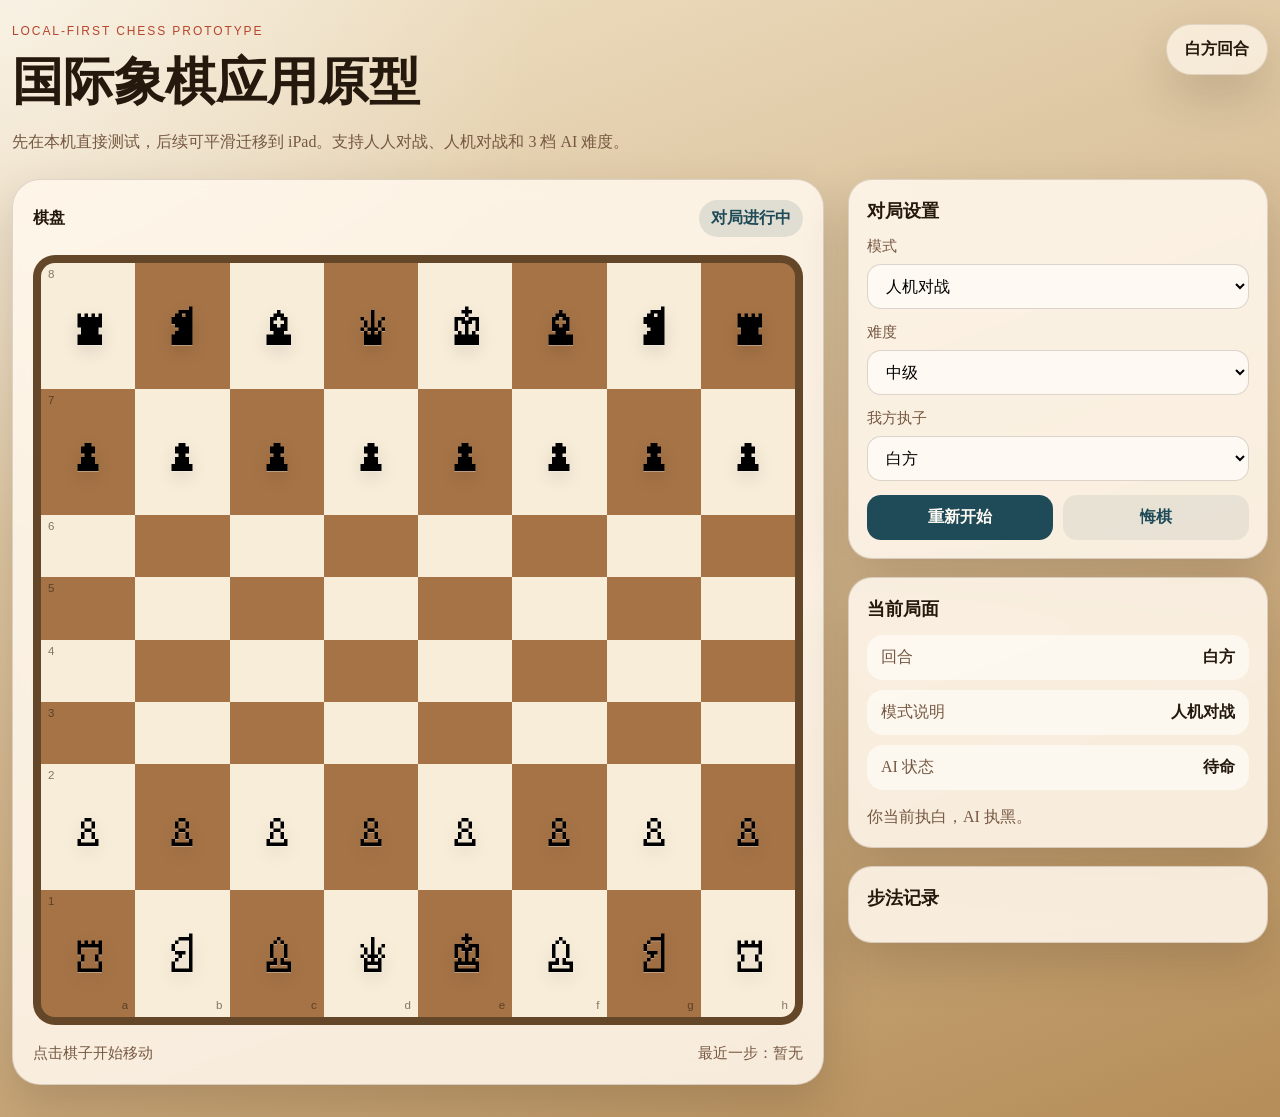
==== index.html @ 47d62e6f "Add files via upload" ====
<!DOCTYPE html>
<html lang="zh-CN">
<head>
  <meta charset="UTF-8">
  <meta name="viewport" content="width=device-width, initial-scale=1.0, maximum-scale=1.0, user-scalable=no">
  <title>iPad Chess Lab</title>
  <link rel="stylesheet" href="styles.css">
</head>
<body>
  <div class="shell">
    <header class="hero">
      <div>
        <p class="eyebrow">Local-first Chess Prototype</p>
        <h1>国际象棋应用原型</h1>
        <p class="hero-copy">
          先在本机直接测试，后续可平滑迁移到 iPad。支持人人对战、人机对战和 3 档 AI 难度。
        </p>
      </div>
      <div class="hero-chip" id="turn-chip">白方回合</div>
    </header>

    <main class="layout">
      <section class="board-panel">
        <div class="board-frame">
          <div class="board-header">
            <span>棋盘</span>
            <span id="status-pill" class="status-pill">对局进行中</span>
          </div>
          <div id="board" class="board" aria-label="国际象棋棋盘"></div>
          <div class="board-footer">
            <span id="selection-hint">点击棋子开始移动</span>
            <span id="last-move">最近一步：暂无</span>
          </div>
        </div>
      </section>

      <aside class="sidebar">
        <section class="card controls-card">
          <h2>对局设置</h2>

          <label class="field">
            <span>模式</span>
            <select id="mode-select">
              <option value="ai">人机对战</option>
              <option value="human">人人对战</option>
            </select>
          </label>

          <label class="field">
            <span>难度</span>
            <select id="difficulty-select">
              <option value="easy">初级</option>
              <option value="medium" selected>中级</option>
              <option value="hard">高级</option>
            </select>
          </label>

          <label class="field">
            <span>我方执子</span>
            <select id="player-color-select">
              <option value="w" selected>白方</option>
              <option value="b">黑方</option>
            </select>
          </label>

          <div class="button-row">
            <button id="restart-btn" class="primary-btn" type="button">重新开始</button>
            <button id="undo-btn" class="ghost-btn" type="button">悔棋</button>
          </div>
        </section>

        <section class="card info-card">
          <h2>当前局面</h2>
          <div class="facts">
            <div class="fact">
              <span class="fact-label">回合</span>
              <strong id="turn-text">白方</strong>
            </div>
            <div class="fact">
              <span class="fact-label">模式说明</span>
              <strong id="mode-text">人机对战</strong>
            </div>
            <div class="fact">
              <span class="fact-label">AI 状态</span>
              <strong id="ai-text">待命</strong>
            </div>
          </div>
          <p id="game-message" class="game-message">
            选择一个棋子后，系统会高亮它的合法走法。
          </p>
        </section>

        <section class="card moves-card">
          <h2>步法记录</h2>
          <ol id="move-list" class="move-list"></ol>
        </section>
      </aside>
    </main>
  </div>

  <div id="promotion-modal" class="modal hidden" aria-hidden="true">
    <div class="modal-card">
      <p>兵升变为：</p>
      <div class="promotion-options">
        <button type="button" data-piece="q">后</button>
        <button type="button" data-piece="r">车</button>
        <button type="button" data-piece="b">象</button>
        <button type="button" data-piece="n">马</button>
      </div>
    </div>
  </div>

  <script src="engine.js"></script>
  <script src="app.js"></script>
</body>
</html>
---- styles.css ----
:root {
  --bg-top: #f2e4c8;
  --bg-bottom: #b58d58;
  --ink: #25190d;
  --muted: #765842;
  --panel: rgba(255, 248, 236, 0.88);
  --panel-border: rgba(63, 42, 25, 0.16);
  --shadow: 0 20px 48px rgba(55, 33, 16, 0.18);
  --light-square: #f8edd9;
  --dark-square: #a57346;
  --select-ring: #182437;
  --primary: #1f4a58;
  --primary-hover: #163843;
  --accent: #b7452c;
  --font-display: "Avenir Next", "Trebuchet MS", sans-serif;
  --font-body: "Palatino Linotype", "Book Antiqua", serif;
}

* {
  box-sizing: border-box;
}

body {
  margin: 0;
  min-height: 100vh;
  font-family: var(--font-body);
  color: var(--ink);
  background:
    radial-gradient(circle at top left, rgba(255, 255, 255, 0.5), transparent 32%),
    linear-gradient(160deg, var(--bg-top), var(--bg-bottom));
}

button,
select {
  font: inherit;
}

.shell {
  width: min(1280px, calc(100vw - 24px));
  margin: 0 auto;
  padding: 24px 0 32px;
}

.hero {
  display: flex;
  justify-content: space-between;
  gap: 24px;
  align-items: flex-start;
  margin-bottom: 24px;
}

.eyebrow {
  margin: 0 0 10px;
  font-family: var(--font-display);
  text-transform: uppercase;
  letter-spacing: 0.16em;
  color: var(--accent);
  font-size: 0.75rem;
}

.hero h1 {
  margin: 0;
  font-size: clamp(2rem, 4vw, 3.2rem);
  font-family: var(--font-display);
}

.hero-copy {
  margin: 12px 0 0;
  max-width: 720px;
  line-height: 1.6;
  color: var(--muted);
}

.hero-chip {
  padding: 14px 18px;
  border-radius: 999px;
  background: rgba(255, 248, 236, 0.72);
  border: 1px solid rgba(63, 42, 25, 0.12);
  box-shadow: var(--shadow);
  font-family: var(--font-display);
  font-weight: 700;
  white-space: nowrap;
}

.layout {
  display: grid;
  grid-template-columns: minmax(0, 1.3fr) minmax(320px, 420px);
  gap: 24px;
  align-items: start;
}

.board-frame,
.card {
  background: var(--panel);
  border: 1px solid var(--panel-border);
  box-shadow: var(--shadow);
  backdrop-filter: blur(10px);
}

.board-frame {
  border-radius: 28px;
  padding: 20px;
}

.board-header,
.board-footer {
  display: flex;
  justify-content: space-between;
  gap: 16px;
  align-items: center;
  font-family: var(--font-display);
}

.board-header {
  margin-bottom: 18px;
  font-weight: 700;
}

.board-footer {
  margin-top: 18px;
  font-size: 0.95rem;
  color: var(--muted);
}

.status-pill {
  padding: 8px 12px;
  border-radius: 999px;
  background: rgba(31, 74, 88, 0.12);
  color: var(--primary);
}

.board {
  display: grid;
  grid-template-columns: repeat(8, minmax(0, 1fr));
  aspect-ratio: 1;
  border-radius: 22px;
  overflow: hidden;
  border: 8px solid rgba(36, 24, 15, 0.12);
  background: #6d4d2d;
}

.square {
  position: relative;
  display: flex;
  align-items: center;
  justify-content: center;
  padding: 0;
  border: 0;
  cursor: pointer;
  user-select: none;
  -webkit-tap-highlight-color: transparent;
  transition: transform 120ms ease, box-shadow 120ms ease, background 120ms ease;
}

.square.light {
  background: var(--light-square);
}

.square.dark {
  background: var(--dark-square);
}

.square:hover {
  transform: scale(0.985);
}

.square.selected {
  box-shadow: inset 0 0 0 4px var(--select-ring);
}

.square.target::after,
.square.capture::after {
  content: "";
  position: absolute;
  border-radius: 50%;
}

.square.target::after {
  width: 24%;
  height: 24%;
  background: rgba(24, 36, 55, 0.28);
}

.square.capture::after {
  width: 78%;
  height: 78%;
  border: 4px solid rgba(182, 69, 44, 0.8);
}

.square.last-move {
  background: linear-gradient(135deg, rgba(245, 196, 81, 0.85), rgba(214, 109, 77, 0.65));
}

.square.check {
  background: linear-gradient(135deg, rgba(255, 211, 211, 0.92), rgba(207, 68, 68, 0.88));
}

.piece {
  position: relative;
  z-index: 1;
  font-size: clamp(2rem, 4.7vw, 3.5rem);
  text-shadow: 0 1px 0 rgba(255, 255, 255, 0.32), 0 6px 18px rgba(0, 0, 0, 0.12);
}

.coord {
  position: absolute;
  font-size: 0.72rem;
  font-family: var(--font-display);
  color: rgba(37, 25, 13, 0.56);
}

.coord-file {
  bottom: 6px;
  right: 7px;
}

.coord-rank {
  top: 5px;
  left: 7px;
}

.sidebar {
  display: grid;
  gap: 18px;
}

.card {
  border-radius: 24px;
  padding: 18px;
}

.card h2 {
  margin: 0 0 14px;
  font-family: var(--font-display);
  font-size: 1.15rem;
}

.field {
  display: grid;
  gap: 8px;
  margin-bottom: 14px;
}

.field span {
  font-family: var(--font-display);
  font-size: 0.92rem;
  color: var(--muted);
}

.field select {
  width: 100%;
  border-radius: 14px;
  border: 1px solid rgba(63, 42, 25, 0.18);
  background: rgba(255, 252, 247, 0.82);
  padding: 12px 14px;
}

.button-row {
  display: grid;
  grid-template-columns: 1fr 1fr;
  gap: 10px;
}

.primary-btn,
.ghost-btn,
.promotion-options button {
  border-radius: 14px;
  border: 0;
  padding: 12px 14px;
  font-family: var(--font-display);
  font-weight: 700;
  cursor: pointer;
  transition: transform 120ms ease, background 120ms ease, color 120ms ease;
}

.primary-btn {
  background: var(--primary);
  color: #fefaf3;
}

.primary-btn:hover {
  background: var(--primary-hover);
}

.ghost-btn {
  background: rgba(31, 74, 88, 0.08);
  color: var(--primary);
}

.ghost-btn:hover,
.promotion-options button:hover {
  transform: translateY(-1px);
}

.facts {
  display: grid;
  gap: 10px;
}

.fact {
  display: flex;
  justify-content: space-between;
  gap: 14px;
  padding: 12px 14px;
  background: rgba(255, 252, 247, 0.72);
  border-radius: 16px;
}

.fact-label {
  color: var(--muted);
}

.game-message {
  margin: 14px 0 0;
  line-height: 1.6;
  color: var(--muted);
}

.move-list {
  margin: 0;
  padding-left: 22px;
  max-height: 240px;
  overflow: auto;
  line-height: 1.7;
}

.modal {
  position: fixed;
  inset: 0;
  display: flex;
  align-items: center;
  justify-content: center;
  background: rgba(24, 20, 16, 0.48);
  padding: 20px;
}

.modal.hidden {
  display: none;
}

.modal-card {
  width: min(360px, 100%);
  padding: 22px;
  border-radius: 24px;
  background: #fff8ef;
  box-shadow: var(--shadow);
  text-align: center;
}

.promotion-options {
  display: grid;
  grid-template-columns: repeat(4, 1fr);
  gap: 10px;
  margin-top: 16px;
}

.promotion-options button {
  background: rgba(31, 74, 88, 0.1);
  color: var(--primary);
}

@media (max-width: 980px) {
  .shell {
    width: min(100vw - 18px, 960px);
    padding-top: 18px;
  }

  .layout {
    grid-template-columns: 1fr;
  }

  .hero {
    flex-direction: column;
    align-items: stretch;
  }

  .hero-chip {
    align-self: flex-start;
  }
}

@media (max-width: 640px) {
  .board-frame,
  .card {
    border-radius: 20px;
    padding: 14px;
  }

  .board-header,
  .board-footer {
    flex-direction: column;
    align-items: flex-start;
  }

  .button-row {
    grid-template-columns: 1fr;
  }

  .piece {
    font-size: clamp(1.7rem, 9.2vw, 3rem);
  }
}
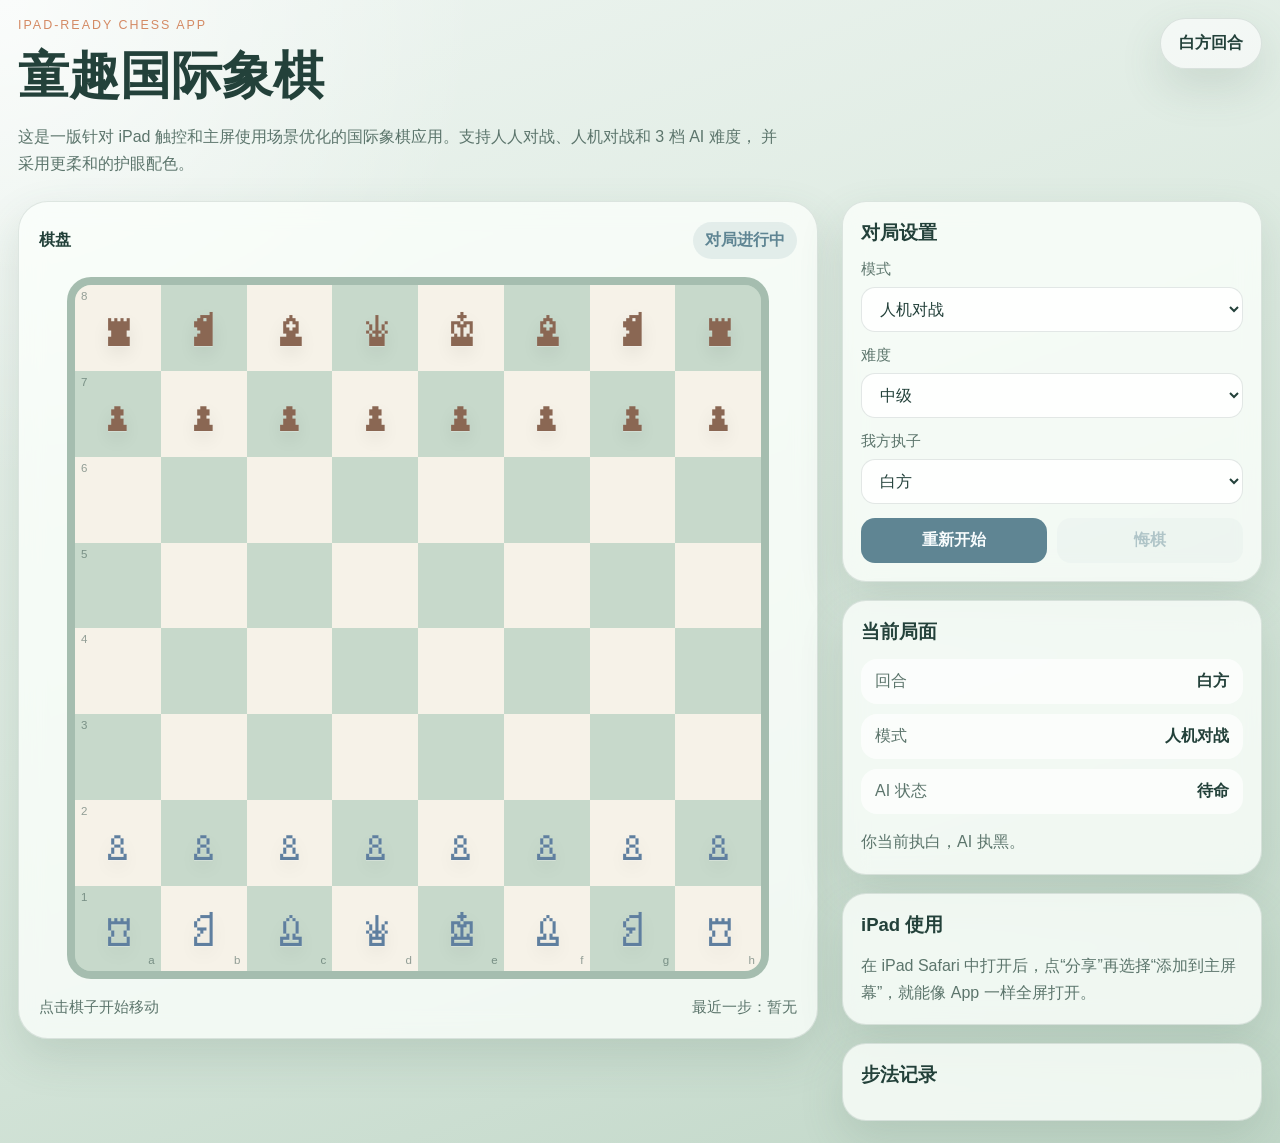
==== commit 1abaad71: "Rename ipad.html to index.html" ====
--- a/index.html
+++ b/index.html
@@ -2,18 +2,28 @@
 <html lang="zh-CN">
 <head>
   <meta charset="UTF-8">
-  <meta name="viewport" content="width=device-width, initial-scale=1.0, maximum-scale=1.0, user-scalable=no">
-  <title>iPad Chess Lab</title>
-  <link rel="stylesheet" href="styles.css">
+  <meta
+    name="viewport"
+    content="width=device-width, initial-scale=1.0, maximum-scale=1.0, user-scalable=no, viewport-fit=cover"
+  >
+  <meta name="theme-color" content="#dbe9df">
+  <meta name="apple-mobile-web-app-capable" content="yes">
+  <meta name="apple-mobile-web-app-status-bar-style" content="default">
+  <meta name="apple-mobile-web-app-title" content="童趣国际象棋">
+  <title>童趣国际象棋</title>
+  <link rel="manifest" href="app.webmanifest">
+  <link rel="icon" href="icon.svg" type="image/svg+xml">
+  <link rel="stylesheet" href="styles-ipad.css">
 </head>
 <body>
   <div class="shell">
     <header class="hero">
       <div>
-        <p class="eyebrow">Local-first Chess Prototype</p>
-        <h1>国际象棋应用原型</h1>
+        <p class="eyebrow">iPad-ready Chess App</p>
+        <h1>童趣国际象棋</h1>
         <p class="hero-copy">
-          先在本机直接测试，后续可平滑迁移到 iPad。支持人人对战、人机对战和 3 档 AI 难度。
+          这是一版针对 iPad 触控和主屏使用场景优化的国际象棋应用。支持人人对战、人机对战和 3 档 AI 难度，
+          并采用更柔和的护眼配色。
         </p>
       </div>
       <div class="hero-chip" id="turn-chip">白方回合</div>
@@ -26,7 +36,11 @@
             <span>棋盘</span>
             <span id="status-pill" class="status-pill">对局进行中</span>
           </div>
-          <div id="board" class="board" aria-label="国际象棋棋盘"></div>
+
+          <div class="board-stage">
+            <div id="board" class="board" aria-label="国际象棋棋盘"></div>
+          </div>
+
           <div class="board-footer">
             <span id="selection-hint">点击棋子开始移动</span>
             <span id="last-move">最近一步：暂无</span>
@@ -77,7 +91,7 @@
               <strong id="turn-text">白方</strong>
             </div>
             <div class="fact">
-              <span class="fact-label">模式说明</span>
+              <span class="fact-label">模式</span>
               <strong id="mode-text">人机对战</strong>
             </div>
             <div class="fact">
@@ -87,6 +101,13 @@
           </div>
           <p id="game-message" class="game-message">
             选择一个棋子后，系统会高亮它的合法走法。
+          </p>
+        </section>
+
+        <section class="card install-card">
+          <h2>iPad 使用</h2>
+          <p id="install-tip" class="install-copy">
+            在 iPad Safari 中打开后，点“分享”再选择“添加到主屏幕”，就能像 App 一样全屏打开。
           </p>
         </section>
 
@@ -111,6 +132,6 @@
   </div>
 
   <script src="engine.js"></script>
-  <script src="app.js"></script>
+  <script src="app-ipad.js"></script>
 </body>
 </html>
--- a/styles-ipad.css
+++ b/styles-ipad.css
@@ -0,0 +1,475 @@
+:root {
+  --bg-top: #eef5f1;
+  --bg-mid: #dbe9df;
+  --bg-bottom: #c1d7c8;
+  --ink: #23413a;
+  --muted: #5c756c;
+  --panel: rgba(252, 255, 252, 0.78);
+  --panel-border: rgba(60, 88, 78, 0.14);
+  --shadow: 0 18px 44px rgba(74, 104, 88, 0.16);
+  --light-square: #f6f2e8;
+  --dark-square: #c7d9cb;
+  --board-border: rgba(88, 124, 110, 0.2);
+  --select-ring: #6d96a5;
+  --target-dot: rgba(91, 123, 113, 0.26);
+  --capture-ring: rgba(216, 132, 99, 0.78);
+  --last-light: rgba(247, 221, 157, 0.88);
+  --last-dark: rgba(234, 185, 141, 0.88);
+  --check-light: rgba(255, 221, 213, 0.95);
+  --check-dark: rgba(235, 163, 145, 0.92);
+  --primary: #5f8593;
+  --primary-hover: #4f7480;
+  --accent: #d48a64;
+  --white-piece: #5f7f9f;
+  --black-piece: #8a6753;
+  --font-display: "Avenir Next", "Trebuchet MS", sans-serif;
+  --font-body: "PingFang SC", "Microsoft YaHei", "Helvetica Neue", sans-serif;
+}
+
+* {
+  box-sizing: border-box;
+}
+
+html,
+body {
+  margin: 0;
+  min-height: 100%;
+}
+
+body {
+  min-height: 100dvh;
+  font-family: var(--font-body);
+  color: var(--ink);
+  overscroll-behavior: none;
+  background:
+    radial-gradient(circle at top left, rgba(255, 255, 255, 0.72), transparent 28%),
+    linear-gradient(160deg, var(--bg-top), var(--bg-mid) 48%, var(--bg-bottom));
+}
+
+button,
+select {
+  font: inherit;
+}
+
+button,
+.square {
+  touch-action: manipulation;
+}
+
+.shell {
+  width: min(1320px, 100%);
+  min-height: 100dvh;
+  margin: 0 auto;
+  padding:
+    max(18px, env(safe-area-inset-top))
+    max(18px, env(safe-area-inset-right))
+    max(22px, env(safe-area-inset-bottom))
+    max(18px, env(safe-area-inset-left));
+}
+
+.hero {
+  display: flex;
+  justify-content: space-between;
+  gap: 24px;
+  align-items: flex-start;
+  margin-bottom: 24px;
+}
+
+.eyebrow {
+  margin: 0 0 10px;
+  font-family: var(--font-display);
+  text-transform: uppercase;
+  letter-spacing: 0.16em;
+  color: var(--accent);
+  font-size: 0.78rem;
+}
+
+.hero h1 {
+  margin: 0;
+  font-family: var(--font-display);
+  font-size: clamp(2rem, 4vw, 3.4rem);
+}
+
+.hero-copy {
+  margin: 12px 0 0;
+  max-width: 760px;
+  line-height: 1.7;
+  color: var(--muted);
+}
+
+.hero-chip {
+  padding: 14px 18px;
+  border-radius: 999px;
+  background: rgba(255, 255, 255, 0.58);
+  border: 1px solid var(--panel-border);
+  box-shadow: var(--shadow);
+  font-family: var(--font-display);
+  font-weight: 700;
+  white-space: nowrap;
+}
+
+.layout {
+  display: grid;
+  grid-template-columns: minmax(0, 1.25fr) minmax(320px, 420px);
+  gap: 24px;
+  align-items: start;
+}
+
+.board-panel {
+  position: sticky;
+  top: calc(env(safe-area-inset-top) + 18px);
+}
+
+.board-frame,
+.card {
+  background: var(--panel);
+  border: 1px solid var(--panel-border);
+  box-shadow: var(--shadow);
+  backdrop-filter: blur(12px);
+}
+
+.board-frame {
+  border-radius: 30px;
+  padding: 20px;
+}
+
+.board-header,
+.board-footer {
+  display: flex;
+  justify-content: space-between;
+  gap: 16px;
+  align-items: center;
+  font-family: var(--font-display);
+}
+
+.board-header {
+  margin-bottom: 18px;
+  font-weight: 700;
+}
+
+.board-footer {
+  margin-top: 18px;
+  font-size: 0.96rem;
+  color: var(--muted);
+}
+
+.board-stage {
+  width: min(100%, 78dvh, 820px);
+  margin: 0 auto;
+}
+
+.status-pill {
+  padding: 8px 12px;
+  border-radius: 999px;
+  background: rgba(95, 133, 147, 0.12);
+  color: var(--primary);
+}
+
+.board {
+  width: 100%;
+  aspect-ratio: 1 / 1;
+  display: grid;
+  grid-template-columns: repeat(8, minmax(0, 1fr));
+  grid-template-rows: repeat(8, minmax(0, 1fr));
+  border-radius: 24px;
+  overflow: hidden;
+  border: 8px solid var(--board-border);
+  background: #b9cdbf;
+}
+
+.square {
+  position: relative;
+  width: 100%;
+  height: 100%;
+  min-width: 0;
+  min-height: 0;
+  display: flex;
+  align-items: center;
+  justify-content: center;
+  padding: 0;
+  border: 0;
+  cursor: pointer;
+  user-select: none;
+  background-clip: padding-box;
+  transition: box-shadow 120ms ease, background 120ms ease;
+}
+
+.square.light {
+  background: var(--light-square);
+}
+
+.square.dark {
+  background: var(--dark-square);
+}
+
+@media (hover: hover) {
+  .square:hover {
+    box-shadow: inset 0 0 0 2px rgba(95, 133, 147, 0.18);
+  }
+}
+
+.square.selected {
+  box-shadow: inset 0 0 0 4px var(--select-ring);
+}
+
+.square.target::after,
+.square.capture::after {
+  content: "";
+  position: absolute;
+  border-radius: 50%;
+}
+
+.square.target::after {
+  width: 24%;
+  height: 24%;
+  background: var(--target-dot);
+}
+
+.square.capture::after {
+  width: 76%;
+  height: 76%;
+  border: 4px solid var(--capture-ring);
+}
+
+.square.last-move {
+  background: linear-gradient(135deg, var(--last-light), var(--last-dark));
+}
+
+.square.check {
+  background: linear-gradient(135deg, var(--check-light), var(--check-dark));
+}
+
+.piece {
+  position: relative;
+  z-index: 1;
+  font-size: clamp(1.9rem, 5.5vmin, 3.75rem);
+  line-height: 1;
+  text-shadow: 0 1px 0 rgba(255, 255, 255, 0.28), 0 7px 18px rgba(0, 0, 0, 0.08);
+}
+
+.piece-white {
+  color: var(--white-piece);
+}
+
+.piece-black {
+  color: var(--black-piece);
+}
+
+.coord {
+  position: absolute;
+  font-size: 0.72rem;
+  font-family: var(--font-display);
+  color: rgba(35, 65, 58, 0.48);
+}
+
+.coord-file {
+  right: 6px;
+  bottom: 5px;
+}
+
+.coord-rank {
+  top: 5px;
+  left: 6px;
+}
+
+.sidebar {
+  display: grid;
+  gap: 18px;
+}
+
+.card {
+  border-radius: 24px;
+  padding: 18px;
+}
+
+.card h2 {
+  margin: 0 0 14px;
+  font-family: var(--font-display);
+  font-size: 1.16rem;
+}
+
+.field {
+  display: grid;
+  gap: 8px;
+  margin-bottom: 14px;
+}
+
+.field span {
+  font-family: var(--font-display);
+  font-size: 0.92rem;
+  color: var(--muted);
+}
+
+.field select {
+  width: 100%;
+  border-radius: 14px;
+  border: 1px solid rgba(60, 88, 78, 0.14);
+  background: rgba(255, 255, 255, 0.86);
+  padding: 12px 14px;
+  color: var(--ink);
+}
+
+.button-row {
+  display: grid;
+  grid-template-columns: 1fr 1fr;
+  gap: 10px;
+}
+
+.primary-btn,
+.ghost-btn,
+.promotion-options button {
+  border-radius: 14px;
+  border: 0;
+  padding: 12px 14px;
+  font-family: var(--font-display);
+  font-weight: 700;
+  cursor: pointer;
+  transition: transform 120ms ease, background 120ms ease, color 120ms ease, opacity 120ms ease;
+}
+
+.primary-btn {
+  background: var(--primary);
+  color: #f7fbfc;
+}
+
+.primary-btn:hover {
+  background: var(--primary-hover);
+}
+
+.ghost-btn {
+  background: rgba(95, 133, 147, 0.08);
+  color: var(--primary);
+}
+
+.ghost-btn:disabled,
+.primary-btn:disabled {
+  opacity: 0.45;
+  cursor: not-allowed;
+}
+
+.ghost-btn:hover,
+.promotion-options button:hover {
+  transform: translateY(-1px);
+}
+
+.facts {
+  display: grid;
+  gap: 10px;
+}
+
+.fact {
+  display: flex;
+  justify-content: space-between;
+  gap: 14px;
+  padding: 12px 14px;
+  background: rgba(255, 255, 255, 0.68);
+  border-radius: 16px;
+}
+
+.fact-label,
+.install-copy,
+.game-message {
+  color: var(--muted);
+}
+
+.game-message,
+.install-copy {
+  margin: 14px 0 0;
+  line-height: 1.7;
+}
+
+.move-list {
+  margin: 0;
+  padding-left: 22px;
+  max-height: 240px;
+  overflow: auto;
+  line-height: 1.75;
+}
+
+.modal {
+  position: fixed;
+  inset: 0;
+  display: flex;
+  align-items: center;
+  justify-content: center;
+  padding: 20px;
+  background: rgba(44, 62, 54, 0.28);
+}
+
+.modal.hidden {
+  display: none;
+}
+
+.modal-card {
+  width: min(360px, 100%);
+  padding: 22px;
+  border-radius: 24px;
+  background: #fbfffb;
+  box-shadow: var(--shadow);
+  text-align: center;
+}
+
+.promotion-options {
+  display: grid;
+  grid-template-columns: repeat(4, 1fr);
+  gap: 10px;
+  margin-top: 16px;
+}
+
+.promotion-options button {
+  background: rgba(95, 133, 147, 0.1);
+  color: var(--primary);
+}
+
+body.standalone .install-card {
+  border-color: rgba(95, 133, 147, 0.24);
+}
+
+@media (max-width: 1024px) {
+  .layout {
+    grid-template-columns: 1fr;
+  }
+
+  .board-panel {
+    position: static;
+  }
+
+  .board-stage {
+    width: min(100%, calc(100dvw - 36px), 760px);
+  }
+}
+
+@media (max-width: 680px) {
+  .hero {
+    flex-direction: column;
+    align-items: stretch;
+  }
+
+  .hero-chip {
+    align-self: flex-start;
+  }
+
+  .board-frame,
+  .card {
+    border-radius: 20px;
+    padding: 14px;
+  }
+
+  .board-header,
+  .board-footer {
+    flex-direction: column;
+    align-items: flex-start;
+  }
+
+  .button-row {
+    grid-template-columns: 1fr;
+  }
+
+  .board-stage {
+    width: min(100%, calc(100dvw - 28px));
+  }
+
+  .piece {
+    font-size: clamp(1.7rem, 9vw, 3rem);
+  }
+}
